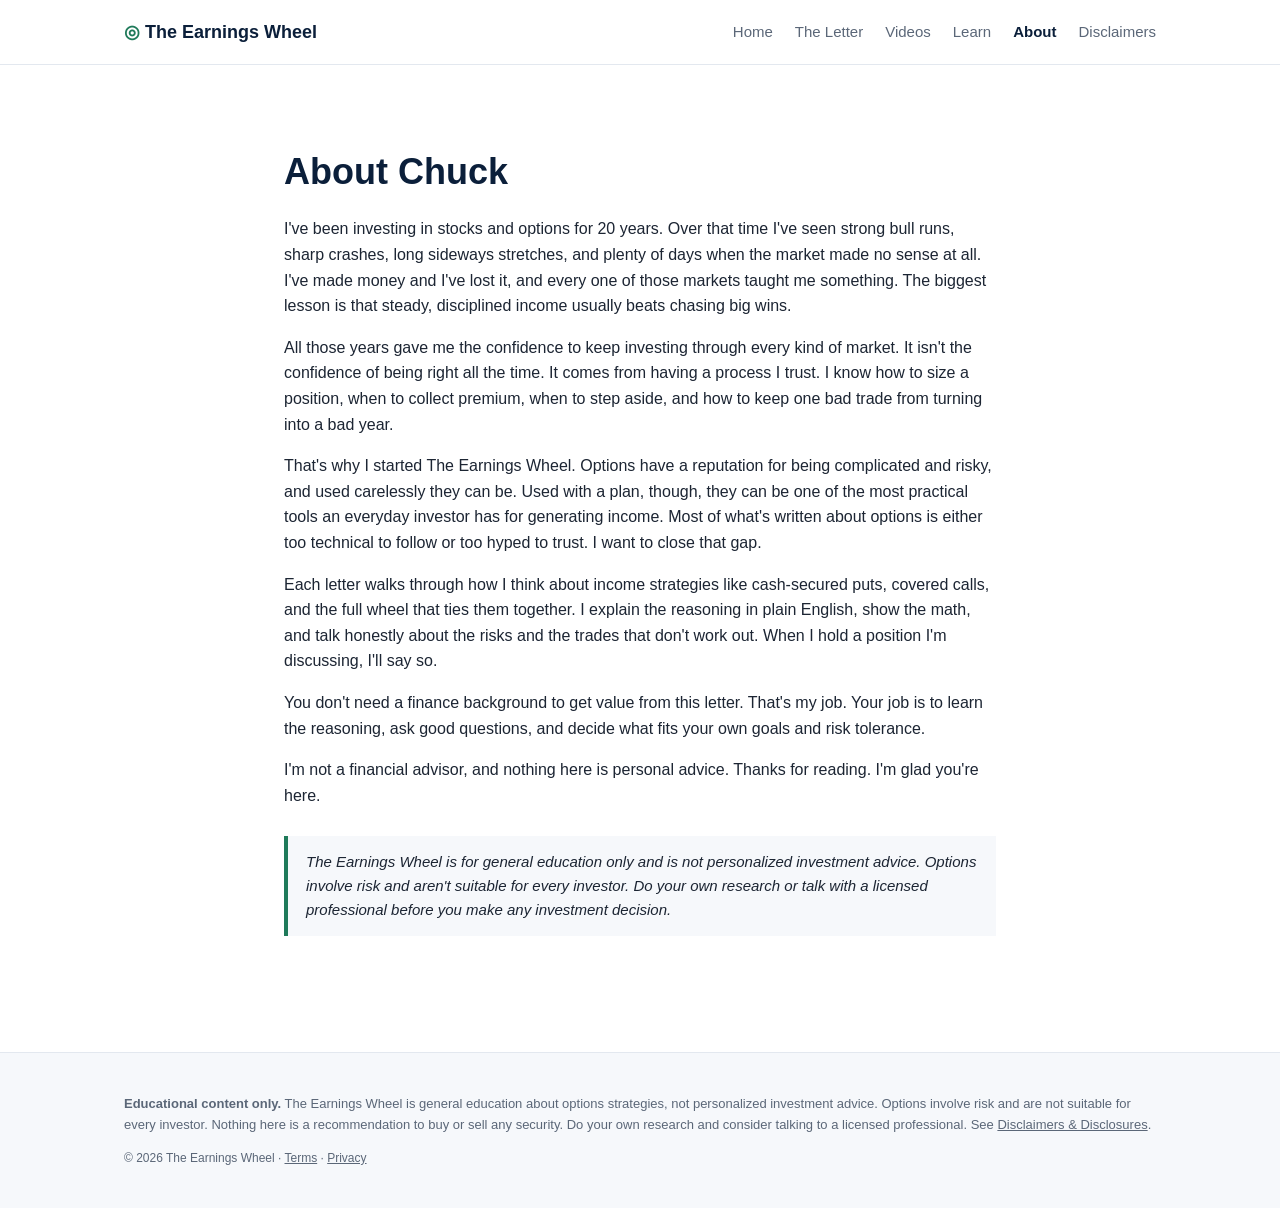
==== about.html @ c1933fb5 "Launch: remove draft banner, noindex, placeholders" ====
<!doctype html><html lang="en"><head><meta charset="utf-8"><meta name="viewport" content="width=device-width,initial-scale=1">
<title>About · The Earnings Wheel</title><link rel="stylesheet" href="styles.css"></head><body>

<header><div class="wrap hd"><a class="logo" href="index.html"><span class="mark">◎</span> The Earnings Wheel</a><nav><a href="index.html">Home</a><a href="letter.html">The Letter</a><a href="videos.html">Videos</a><a href="learn.html">Learn</a><a href="about.html" class="on">About</a><a href="disclaimers.html">Disclaimers</a></nav></div></header>
<main><section class="wrap page narrow"><h1>About Chuck</h1>
<p>I've been investing in stocks and options for 20 years. Over that time I've seen strong bull runs, sharp crashes, long sideways stretches, and plenty of days when the market made no sense at all. I've made money and I've lost it, and every one of those markets taught me something. The biggest lesson is that steady, disciplined income usually beats chasing big wins.</p>
<p>All those years gave me the confidence to keep investing through every kind of market. It isn't the confidence of being right all the time. It comes from having a process I trust. I know how to size a position, when to collect premium, when to step aside, and how to keep one bad trade from turning into a bad year.</p>
<p>That's why I started The Earnings Wheel. Options have a reputation for being complicated and risky, and used carelessly they can be. Used with a plan, though, they can be one of the most practical tools an everyday investor has for generating income. Most of what's written about options is either too technical to follow or too hyped to trust. I want to close that gap.</p>
<p>Each letter walks through how I think about income strategies like cash-secured puts, covered calls, and the full wheel that ties them together. I explain the reasoning in plain English, show the math, and talk honestly about the risks and the trades that don't work out. When I hold a position I'm discussing, I'll say so.</p>
<p>You don't need a finance background to get value from this letter. That's my job. Your job is to learn the reasoning, ask good questions, and decide what fits your own goals and risk tolerance.</p>
<p>I'm not a financial advisor, and nothing here is personal advice. Thanks for reading. I'm glad you're here.</p>
<div class="box"><em>The Earnings Wheel is for general education only and is not personalized investment advice. Options involve risk and aren't suitable for every investor. Do your own research or talk with a licensed professional before you make any investment decision.</em></div></section></main><footer><div class="wrap"><p class="disc"><strong>Educational content only.</strong> The Earnings Wheel is general education about options strategies, not personalized investment advice. Options involve risk and are not suitable for every investor. Nothing here is a recommendation to buy or sell any security. Do your own research and consider talking to a licensed professional. See <a href="disclaimers.html">Disclaimers &amp; Disclosures</a>.</p>
<p class="small">&copy; 2026 The Earnings Wheel &middot; <a href="disclaimers.html#terms">Terms</a> &middot; <a href="disclaimers.html#privacy">Privacy</a></p></div></footer></body></html>
---- styles.css ----
:root{--navy:#0b1f3a;--ink:#1c2533;--muted:#5b6778;--line:#e3e8ef;--bg:#f6f8fb;--accent:#1f7a5a}
*{box-sizing:border-box}body{margin:0;font-family:Inter,-apple-system,"Segoe UI",Helvetica,Arial,sans-serif;color:var(--ink);background:#fff;line-height:1.6}
.wrap{max-width:1080px;margin:0 auto;padding:0 24px}.narrow{max-width:760px}
.draftbar{background:#fff4d6;color:#7a5b00;text-align:center;font-size:13px;padding:6px;font-weight:600}
header{border-bottom:1px solid var(--line);background:#fff;position:sticky;top:0}
.hd{display:flex;justify-content:space-between;align-items:center;height:64px}
.logo{font-weight:700;color:var(--navy);text-decoration:none;font-size:18px}.mark{color:var(--accent)}
nav a{color:var(--muted);text-decoration:none;margin-left:22px;font-size:15px}nav a.on,nav a:hover{color:var(--navy);font-weight:600}
.hero{background:var(--navy);color:#fff;padding:88px 0}.hero h1{font-size:48px;margin:6px 0 12px}
.kicker{text-transform:uppercase;letter-spacing:.12em;font-size:12px;color:#9fb3cc;margin:0}
.lede{font-size:19px;color:inherit;opacity:.85;max-width:640px}
.btn{display:inline-block;background:var(--accent);color:#fff;padding:11px 20px;border-radius:6px;text-decoration:none;font-weight:600;margin-top:12px}
.btn.ghost{background:transparent;border:1px solid #9fb3cc}
.grid3{display:grid;grid-template-columns:repeat(auto-fit,minmax(260px,1fr));gap:20px;margin:40px auto}
.card{border:1px solid var(--line);border-radius:8px;padding:22px;background:#fff}.card h3{margin:0 0 6px;color:var(--navy)}
.thumb{background:var(--bg);height:140px;border-radius:6px;display:grid;place-items:center;color:var(--muted);margin-bottom:12px}
.page{padding:48px 24px}.page h1{color:var(--navy);font-size:36px;margin-bottom:4px}.page h2{color:var(--navy);margin-top:32px}
.signup{background:var(--bg);border:1px solid var(--line);border-radius:8px;padding:28px;margin:40px 0}
.signup h3{margin:0;color:var(--navy)}form{display:flex;gap:10px;margin-top:10px}
input{flex:1;padding:11px;border:1px solid var(--line);border-radius:6px;font-size:15px}
button{background:var(--navy);color:#fff;border:0;border-radius:6px;padding:0 20px;font-weight:600}
.box{border-left:4px solid var(--accent);background:var(--bg);padding:14px 18px;margin:28px 0;font-size:15px}
.list{list-style:none;padding:0}.list li{border-bottom:1px solid var(--line);padding:12px 0;display:flex;justify-content:space-between}
.ph{background:#ffe9a8;color:#6b5200;font-size:11px;font-weight:700;padding:1px 6px;border-radius:3px;margin-left:4px;letter-spacing:.05em}
footer{border-top:1px solid var(--line);background:var(--bg);padding:28px 0;margin-top:40px}
.disc{font-size:13px;color:var(--muted)}.small{font-size:12px;color:var(--muted)}footer a{color:var(--muted)}
.grid4{grid-template-columns:repeat(4,1fr)}@media(max-width:800px){.grid4{grid-template-columns:1fr 1fr}}
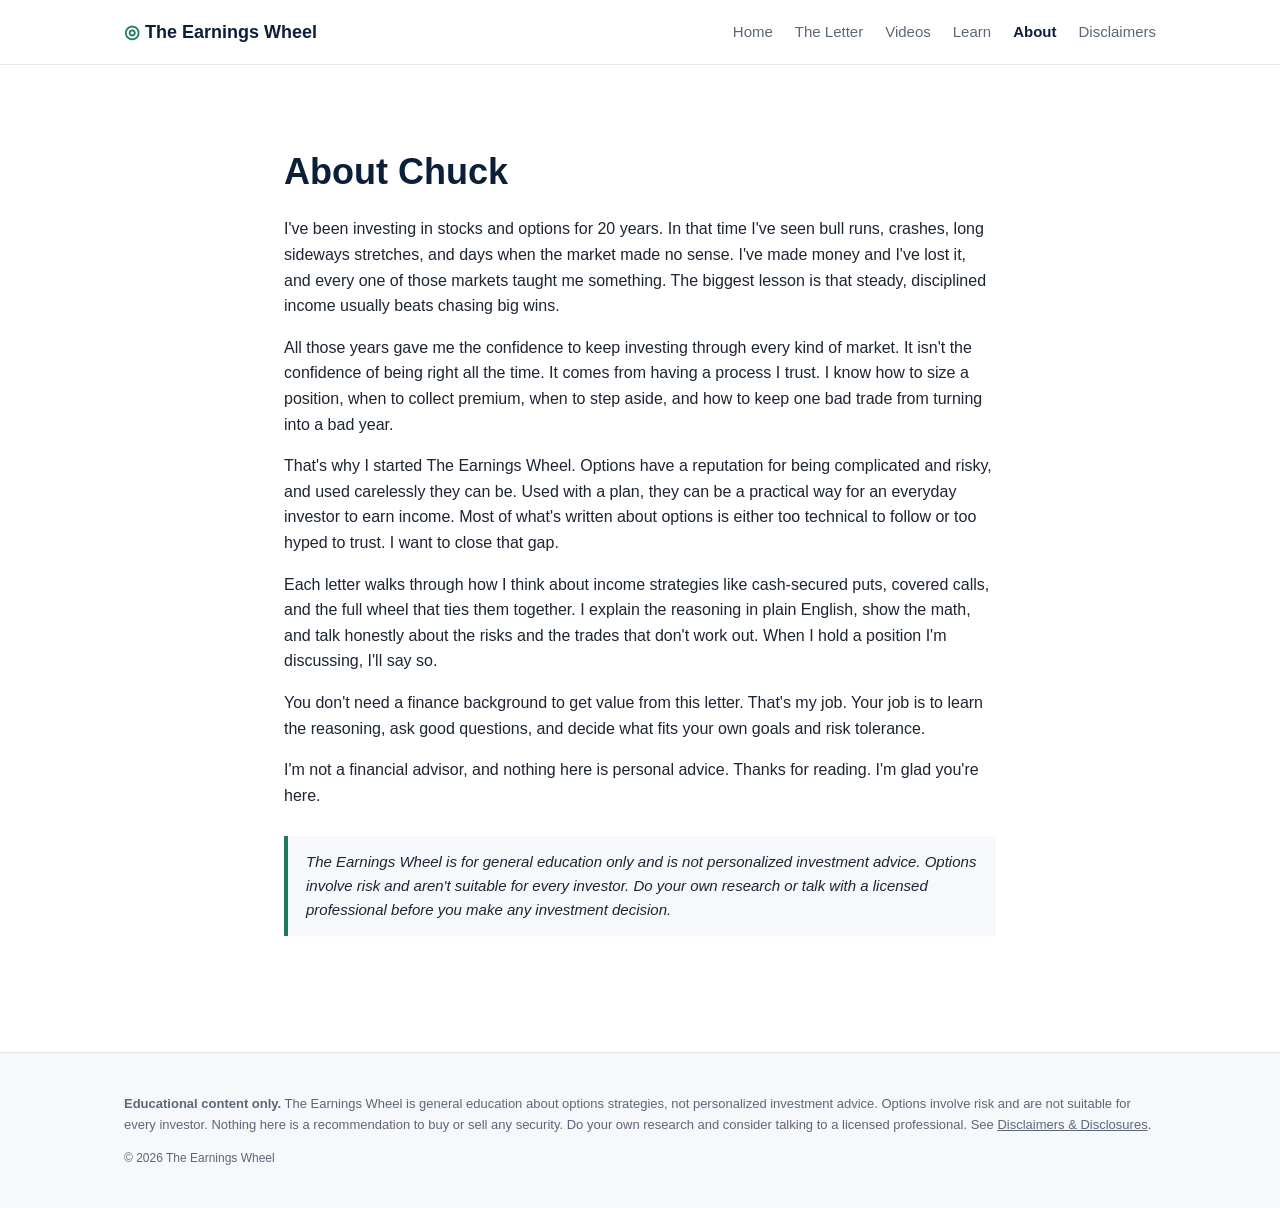
==== commit 0ecd3e44: "Quick cleanup: trim copy, replace dead subscribe form, hide empty coming-soon sections, drop dead Te" ====
--- a/about.html
+++ b/about.html
@@ -3,11 +3,11 @@
 
 <header><div class="wrap hd"><a class="logo" href="index.html"><span class="mark">◎</span> The Earnings Wheel</a><nav><a href="index.html">Home</a><a href="letter.html">The Letter</a><a href="videos.html">Videos</a><a href="learn.html">Learn</a><a href="about.html" class="on">About</a><a href="disclaimers.html">Disclaimers</a></nav></div></header>
 <main><section class="wrap page narrow"><h1>About Chuck</h1>
-<p>I've been investing in stocks and options for 20 years. Over that time I've seen strong bull runs, sharp crashes, long sideways stretches, and plenty of days when the market made no sense at all. I've made money and I've lost it, and every one of those markets taught me something. The biggest lesson is that steady, disciplined income usually beats chasing big wins.</p>
+<p>I've been investing in stocks and options for 20 years. In that time I've seen bull runs, crashes, long sideways stretches, and days when the market made no sense. I've made money and I've lost it, and every one of those markets taught me something. The biggest lesson is that steady, disciplined income usually beats chasing big wins.</p>
 <p>All those years gave me the confidence to keep investing through every kind of market. It isn't the confidence of being right all the time. It comes from having a process I trust. I know how to size a position, when to collect premium, when to step aside, and how to keep one bad trade from turning into a bad year.</p>
-<p>That's why I started The Earnings Wheel. Options have a reputation for being complicated and risky, and used carelessly they can be. Used with a plan, though, they can be one of the most practical tools an everyday investor has for generating income. Most of what's written about options is either too technical to follow or too hyped to trust. I want to close that gap.</p>
+<p>That's why I started The Earnings Wheel. Options have a reputation for being complicated and risky, and used carelessly they can be. Used with a plan, they can be a practical way for an everyday investor to earn income. Most of what's written about options is either too technical to follow or too hyped to trust. I want to close that gap.</p>
 <p>Each letter walks through how I think about income strategies like cash-secured puts, covered calls, and the full wheel that ties them together. I explain the reasoning in plain English, show the math, and talk honestly about the risks and the trades that don't work out. When I hold a position I'm discussing, I'll say so.</p>
 <p>You don't need a finance background to get value from this letter. That's my job. Your job is to learn the reasoning, ask good questions, and decide what fits your own goals and risk tolerance.</p>
 <p>I'm not a financial advisor, and nothing here is personal advice. Thanks for reading. I'm glad you're here.</p>
 <div class="box"><em>The Earnings Wheel is for general education only and is not personalized investment advice. Options involve risk and aren't suitable for every investor. Do your own research or talk with a licensed professional before you make any investment decision.</em></div></section></main><footer><div class="wrap"><p class="disc"><strong>Educational content only.</strong> The Earnings Wheel is general education about options strategies, not personalized investment advice. Options involve risk and are not suitable for every investor. Nothing here is a recommendation to buy or sell any security. Do your own research and consider talking to a licensed professional. See <a href="disclaimers.html">Disclaimers &amp; Disclosures</a>.</p>
-<p class="small">&copy; 2026 The Earnings Wheel &middot; <a href="disclaimers.html#terms">Terms</a> &middot; <a href="disclaimers.html#privacy">Privacy</a></p></div></footer></body></html>+<p class="small">&copy; 2026 The Earnings Wheel</p></div></footer></body></html>
--- a/styles.css
+++ b/styles.css
@@ -25,3 +25,5 @@
 footer{border-top:1px solid var(--line);background:var(--bg);padding:28px 0;margin-top:40px}
 .disc{font-size:13px;color:var(--muted)}.small{font-size:12px;color:var(--muted)}footer a{color:var(--muted)}
 .grid4{grid-template-columns:repeat(4,1fr)}@media(max-width:800px){.grid4{grid-template-columns:1fr 1fr}}
+
+.yt{position:relative;padding-top:56.25%;border-radius:6px;overflow:hidden;margin-bottom:12px;background:#000}.yt iframe{position:absolute;inset:0;width:100%;height:100%;border:0}
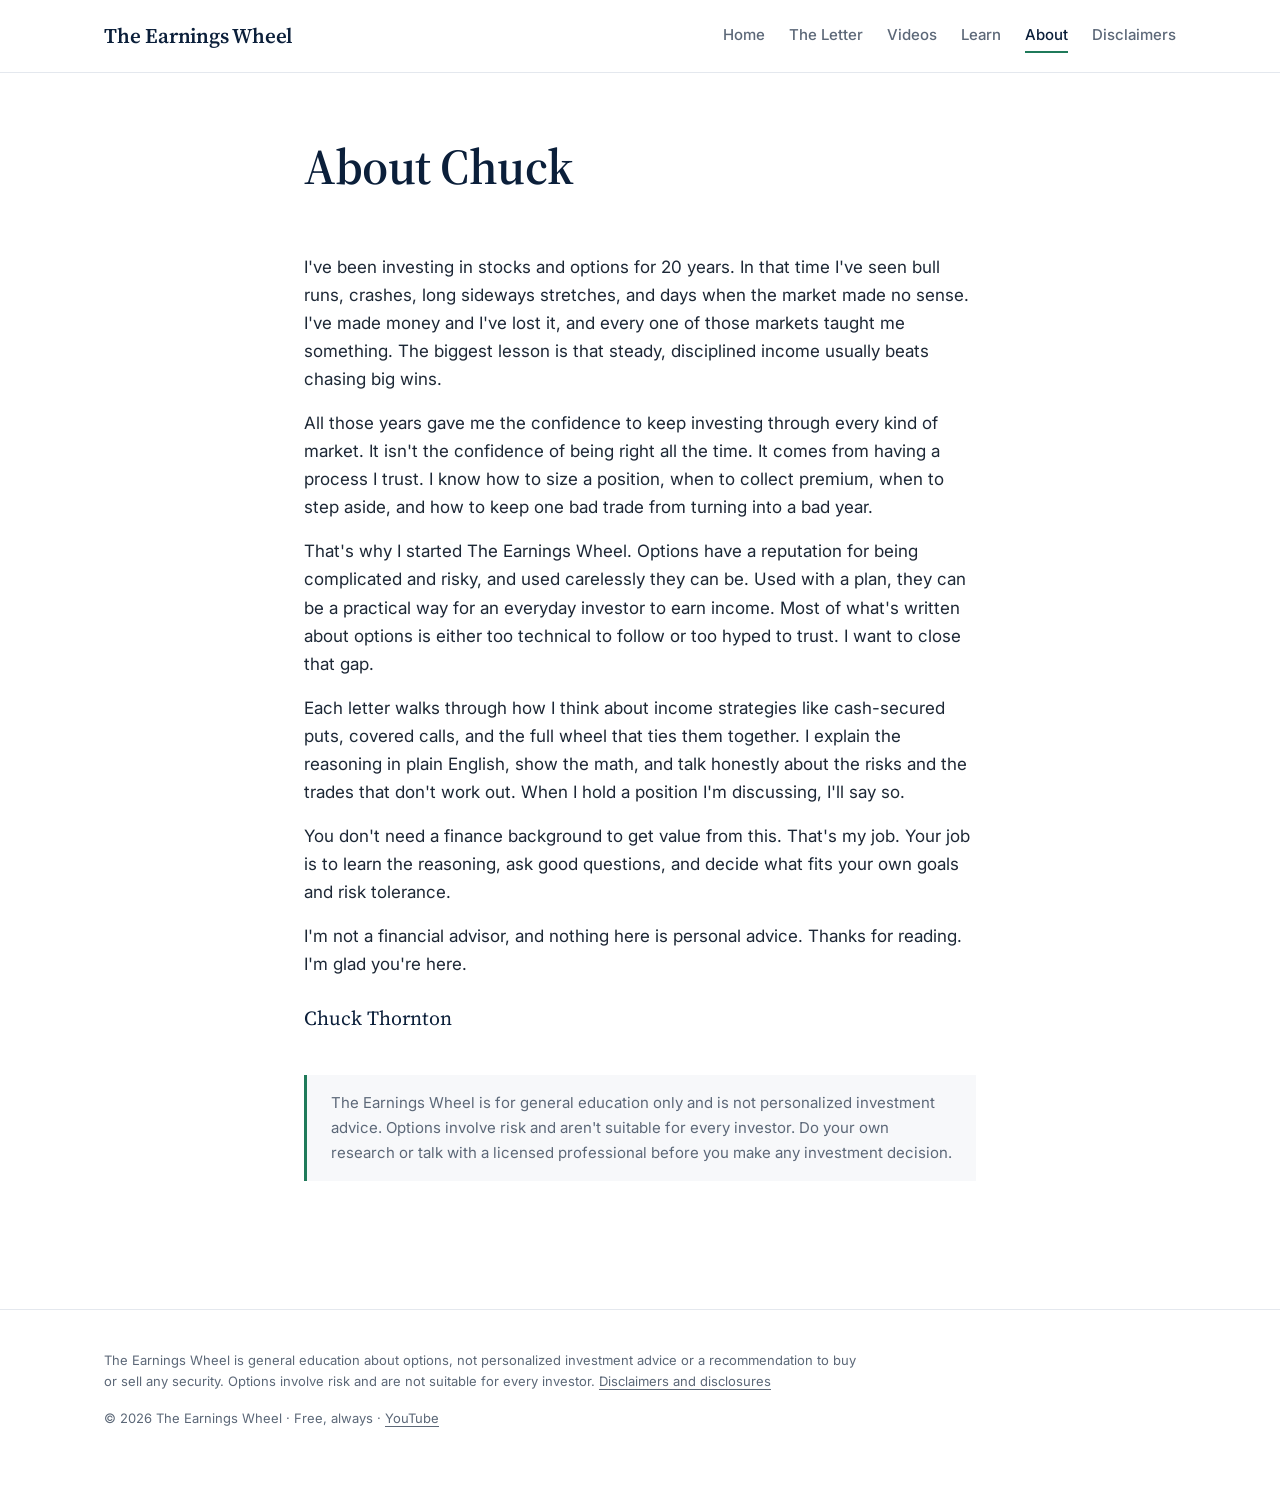
==== commit cd803487: "Professional polish: new typography and layout, trailer on home, tighter copy, mobile nav, per-page " ====
--- a/about.html
+++ b/about.html
@@ -1,13 +1,48 @@
-<!doctype html><html lang="en"><head><meta charset="utf-8"><meta name="viewport" content="width=device-width,initial-scale=1">
-<title>About · The Earnings Wheel</title><link rel="stylesheet" href="styles.css"></head><body>
+<!doctype html>
+<html lang="en">
+<head>
+<meta charset="utf-8">
+<meta name="viewport" content="width=device-width, initial-scale=1">
+<title>The Earnings Wheel | About Chuck</title>
+<meta name="description" content="About Chuck Thornton, who has invested in stocks and options for 20 years and writes The Earnings Wheel.">
+<link rel="icon" href="data:image/svg+xml,%3Csvg xmlns='http://www.w3.org/2000/svg' viewBox='0 0 64 64'%3E%3Crect width='64' height='64' rx='12' fill='%230b1f3a'/%3E%3Ccircle cx='32' cy='32' r='15' fill='none' stroke='%23ffffff' stroke-width='5'/%3E%3Ccircle cx='32' cy='32' r='4' fill='%231f7a5a'/%3E%3C/svg%3E">
+<link rel="preconnect" href="https://fonts.googleapis.com">
+<link rel="preconnect" href="https://fonts.gstatic.com" crossorigin>
+<link rel="stylesheet" href="https://fonts.googleapis.com/css2?family=Inter:wght@400;500;600&amp;family=Source+Serif+4:opsz,wght@8..60,500;8..60,600&amp;display=swap">
+<link rel="stylesheet" href="styles.css">
+</head>
+<body>
+<header class="site-header">
+  <div class="container header-inner">
+    <a class="wordmark" href="index.html">The Earnings Wheel</a>
+    <nav class="site-nav" aria-label="Main"><a href="index.html">Home</a><a href="letter.html">The Letter</a><a href="videos.html">Videos</a><a href="learn.html">Learn</a><a href="about.html" aria-current="page">About</a><a href="disclaimers.html">Disclaimers</a></nav>
+  </div>
+</header>
+<main>
+<section class="page-head">
+  <div class="container prose">
+    <h1>About Chuck</h1>
+  </div>
+</section>
+<section class="section">
+  <div class="container prose">
+    <p>I've been investing in stocks and options for 20 years. In that time I've seen bull runs, crashes, long sideways stretches, and days when the market made no sense. I've made money and I've lost it, and every one of those markets taught me something. The biggest lesson is that steady, disciplined income usually beats chasing big wins.</p>
+    <p>All those years gave me the confidence to keep investing through every kind of market. It isn't the confidence of being right all the time. It comes from having a process I trust. I know how to size a position, when to collect premium, when to step aside, and how to keep one bad trade from turning into a bad year.</p>
+    <p>That's why I started The Earnings Wheel. Options have a reputation for being complicated and risky, and used carelessly they can be. Used with a plan, they can be a practical way for an everyday investor to earn income. Most of what's written about options is either too technical to follow or too hyped to trust. I want to close that gap.</p>
+    <p>Each letter walks through how I think about income strategies like cash-secured puts, covered calls, and the full wheel that ties them together. I explain the reasoning in plain English, show the math, and talk honestly about the risks and the trades that don't work out. When I hold a position I'm discussing, I'll say so.</p>
+    <p>You don't need a finance background to get value from this. That's my job. Your job is to learn the reasoning, ask good questions, and decide what fits your own goals and risk tolerance.</p>
+    <p>I'm not a financial advisor, and nothing here is personal advice. Thanks for reading. I'm glad you're here.</p>
+    <p class="signature">Chuck Thornton</p>
+    <aside class="callout">The Earnings Wheel is for general education only and is not personalized investment advice. Options involve risk and aren't suitable for every investor. Do your own research or talk with a licensed professional before you make any investment decision.</aside>
+  </div>
+</section>
 
-<header><div class="wrap hd"><a class="logo" href="index.html"><span class="mark">◎</span> The Earnings Wheel</a><nav><a href="index.html">Home</a><a href="letter.html">The Letter</a><a href="videos.html">Videos</a><a href="learn.html">Learn</a><a href="about.html" class="on">About</a><a href="disclaimers.html">Disclaimers</a></nav></div></header>
-<main><section class="wrap page narrow"><h1>About Chuck</h1>
-<p>I've been investing in stocks and options for 20 years. In that time I've seen bull runs, crashes, long sideways stretches, and days when the market made no sense. I've made money and I've lost it, and every one of those markets taught me something. The biggest lesson is that steady, disciplined income usually beats chasing big wins.</p>
-<p>All those years gave me the confidence to keep investing through every kind of market. It isn't the confidence of being right all the time. It comes from having a process I trust. I know how to size a position, when to collect premium, when to step aside, and how to keep one bad trade from turning into a bad year.</p>
-<p>That's why I started The Earnings Wheel. Options have a reputation for being complicated and risky, and used carelessly they can be. Used with a plan, they can be a practical way for an everyday investor to earn income. Most of what's written about options is either too technical to follow or too hyped to trust. I want to close that gap.</p>
-<p>Each letter walks through how I think about income strategies like cash-secured puts, covered calls, and the full wheel that ties them together. I explain the reasoning in plain English, show the math, and talk honestly about the risks and the trades that don't work out. When I hold a position I'm discussing, I'll say so.</p>
-<p>You don't need a finance background to get value from this letter. That's my job. Your job is to learn the reasoning, ask good questions, and decide what fits your own goals and risk tolerance.</p>
-<p>I'm not a financial advisor, and nothing here is personal advice. Thanks for reading. I'm glad you're here.</p>
-<div class="box"><em>The Earnings Wheel is for general education only and is not personalized investment advice. Options involve risk and aren't suitable for every investor. Do your own research or talk with a licensed professional before you make any investment decision.</em></div></section></main><footer><div class="wrap"><p class="disc"><strong>Educational content only.</strong> The Earnings Wheel is general education about options strategies, not personalized investment advice. Options involve risk and are not suitable for every investor. Nothing here is a recommendation to buy or sell any security. Do your own research and consider talking to a licensed professional. See <a href="disclaimers.html">Disclaimers &amp; Disclosures</a>.</p>
-<p class="small">&copy; 2026 The Earnings Wheel</p></div></footer></body></html>+</main>
+<footer class="site-footer">
+  <div class="container">
+    <p class="footer-note">The Earnings Wheel is general education about options, not personalized investment advice or a recommendation to buy or sell any security. Options involve risk and are not suitable for every investor. <a href="disclaimers.html">Disclaimers and disclosures</a></p>
+    <p class="footer-meta">&copy; 2026 The Earnings Wheel &middot; Free, always &middot; <a href="https://www.youtube.com/@EarningsWheel" target="_blank" rel="noopener">YouTube</a></p>
+  </div>
+</footer>
+</body>
+</html>
--- a/styles.css
+++ b/styles.css
@@ -1,29 +1,92 @@
-:root{--navy:#0b1f3a;--ink:#1c2533;--muted:#5b6778;--line:#e3e8ef;--bg:#f6f8fb;--accent:#1f7a5a}
-*{box-sizing:border-box}body{margin:0;font-family:Inter,-apple-system,"Segoe UI",Helvetica,Arial,sans-serif;color:var(--ink);background:#fff;line-height:1.6}
-.wrap{max-width:1080px;margin:0 auto;padding:0 24px}.narrow{max-width:760px}
-.draftbar{background:#fff4d6;color:#7a5b00;text-align:center;font-size:13px;padding:6px;font-weight:600}
-header{border-bottom:1px solid var(--line);background:#fff;position:sticky;top:0}
-.hd{display:flex;justify-content:space-between;align-items:center;height:64px}
-.logo{font-weight:700;color:var(--navy);text-decoration:none;font-size:18px}.mark{color:var(--accent)}
-nav a{color:var(--muted);text-decoration:none;margin-left:22px;font-size:15px}nav a.on,nav a:hover{color:var(--navy);font-weight:600}
-.hero{background:var(--navy);color:#fff;padding:88px 0}.hero h1{font-size:48px;margin:6px 0 12px}
-.kicker{text-transform:uppercase;letter-spacing:.12em;font-size:12px;color:#9fb3cc;margin:0}
-.lede{font-size:19px;color:inherit;opacity:.85;max-width:640px}
-.btn{display:inline-block;background:var(--accent);color:#fff;padding:11px 20px;border-radius:6px;text-decoration:none;font-weight:600;margin-top:12px}
-.btn.ghost{background:transparent;border:1px solid #9fb3cc}
-.grid3{display:grid;grid-template-columns:repeat(auto-fit,minmax(260px,1fr));gap:20px;margin:40px auto}
-.card{border:1px solid var(--line);border-radius:8px;padding:22px;background:#fff}.card h3{margin:0 0 6px;color:var(--navy)}
-.thumb{background:var(--bg);height:140px;border-radius:6px;display:grid;place-items:center;color:var(--muted);margin-bottom:12px}
-.page{padding:48px 24px}.page h1{color:var(--navy);font-size:36px;margin-bottom:4px}.page h2{color:var(--navy);margin-top:32px}
-.signup{background:var(--bg);border:1px solid var(--line);border-radius:8px;padding:28px;margin:40px 0}
-.signup h3{margin:0;color:var(--navy)}form{display:flex;gap:10px;margin-top:10px}
-input{flex:1;padding:11px;border:1px solid var(--line);border-radius:6px;font-size:15px}
-button{background:var(--navy);color:#fff;border:0;border-radius:6px;padding:0 20px;font-weight:600}
-.box{border-left:4px solid var(--accent);background:var(--bg);padding:14px 18px;margin:28px 0;font-size:15px}
-.list{list-style:none;padding:0}.list li{border-bottom:1px solid var(--line);padding:12px 0;display:flex;justify-content:space-between}
-.ph{background:#ffe9a8;color:#6b5200;font-size:11px;font-weight:700;padding:1px 6px;border-radius:3px;margin-left:4px;letter-spacing:.05em}
-footer{border-top:1px solid var(--line);background:var(--bg);padding:28px 0;margin-top:40px}
-.disc{font-size:13px;color:var(--muted)}.small{font-size:12px;color:var(--muted)}footer a{color:var(--muted)}
-.grid4{grid-template-columns:repeat(4,1fr)}@media(max-width:800px){.grid4{grid-template-columns:1fr 1fr}}
+:root{
+  --navy:#0b1f3a; --ink:#1d2836; --muted:#5c6878; --line:#e4e8ee; --tint:#f7f8fa; --accent:#1f7a5a;
+  --serif:"Source Serif 4",Georgia,"Times New Roman",serif;
+  --sans:Inter,-apple-system,"Segoe UI",Helvetica,Arial,sans-serif;
+  --s1:8px; --s2:16px; --s3:24px; --s4:40px; --s5:64px; --s6:96px;
+}
+*,*::before,*::after{box-sizing:border-box}
+html{-webkit-text-size-adjust:100%}
+body{margin:0;font-family:var(--sans);font-size:17px;line-height:1.65;color:var(--ink);background:#fff;-webkit-font-smoothing:antialiased}
+img,iframe{max-width:100%}
+a{color:var(--accent);text-decoration-thickness:1px;text-underline-offset:3px}
+a:hover{color:var(--navy)}
+h1,h2,h3{font-family:var(--serif);color:var(--navy);font-weight:600;line-height:1.2;letter-spacing:-.01em;margin:0 0 var(--s2)}
+h1{font-size:clamp(34px,5vw,50px)}
+h2{font-size:clamp(24px,3vw,30px)}
+p{margin:0 0 var(--s2)}
+.container{max-width:1120px;margin:0 auto;padding:0 var(--s3)}
+.prose{max-width:720px}
 
-.yt{position:relative;padding-top:56.25%;border-radius:6px;overflow:hidden;margin-bottom:12px;background:#000}.yt iframe{position:absolute;inset:0;width:100%;height:100%;border:0}
+/* header */
+.site-header{border-bottom:1px solid var(--line);background:#fff}
+.header-inner{display:flex;align-items:center;justify-content:space-between;gap:var(--s3);min-height:72px;flex-wrap:wrap}
+.wordmark{font-family:var(--serif);font-weight:600;font-size:21px;color:var(--navy);text-decoration:none;letter-spacing:-.01em}
+.site-nav{display:flex;flex-wrap:wrap;gap:var(--s1) var(--s3)}
+.site-nav a{color:var(--muted);text-decoration:none;font-size:15px;font-weight:500;padding:4px 0;border-bottom:2px solid transparent}
+.site-nav a:hover{color:var(--navy)}
+.site-nav a[aria-current=page]{color:var(--navy);border-bottom-color:var(--accent)}
+
+/* type helpers */
+.eyebrow{font-size:13px;font-weight:600;letter-spacing:.08em;text-transform:uppercase;color:var(--accent);margin-bottom:var(--s1)}
+.lede{font-size:clamp(18px,2vw,20px);color:var(--muted);line-height:1.55}
+.note{color:var(--muted)}
+.fine{font-size:14px;color:var(--muted);margin-top:var(--s4)}
+.meta{font-size:14px;color:var(--muted);margin:0}
+figure{margin:0}
+figcaption{font-size:14px;color:var(--muted);margin-top:var(--s1)}
+
+/* buttons */
+.actions{display:flex;flex-wrap:wrap;align-items:center;gap:var(--s2) var(--s3);margin-top:var(--s3)}
+.button{display:inline-block;background:var(--navy);color:#fff;text-decoration:none;font-weight:600;font-size:15px;padding:12px 22px;border-radius:4px}
+.button:hover{background:#163257;color:#fff}
+.text-link{font-weight:600;font-size:15px}
+
+/* sections */
+.hero{padding:var(--s6) 0 var(--s5)}
+.hero-grid{display:grid;grid-template-columns:1fr 1.1fr;gap:var(--s5);align-items:center}
+.hero-text .lede{max-width:34em}
+.section{padding:var(--s5) 0}
+.section-rule .container{border-top:1px solid var(--line);padding-top:var(--s5)}
+.section-rule{padding-top:0}
+.split{display:grid;grid-template-columns:1fr 1.4fr;gap:var(--s5);align-items:center;background:var(--tint);padding:var(--s4);border-radius:6px}
+.page-head{padding:var(--s5) 0 0}
+.page-head .lede{margin-bottom:0}
+.page-head + .section{padding-top:var(--s4)}
+.prose h2{margin-top:var(--s4)}
+.prose h2:first-child{margin-top:0}
+
+/* video */
+.video{position:relative;aspect-ratio:16/9;background:#0b1f3a;border-radius:4px;overflow:hidden}
+.video iframe{position:absolute;inset:0;width:100%;height:100%;border:0}
+.video-list{display:grid;grid-template-columns:1fr 1fr;gap:var(--s4)}
+.video-list h2{font-size:22px;margin:var(--s2) 0 4px}
+
+/* letter list */
+.defs{margin:0;border-top:1px solid var(--line)}
+.defs dt{font-weight:600;color:var(--navy);padding-top:var(--s2)}
+.defs dd{margin:2px 0 0;padding-bottom:var(--s2);border-bottom:1px solid var(--line);color:var(--ink)}
+
+/* about */
+.signature{font-family:var(--serif);font-size:20px;color:var(--navy);margin-top:var(--s3)}
+.callout{margin-top:var(--s4);padding:var(--s2) var(--s3);border-left:3px solid var(--accent);background:var(--tint);font-size:15px;color:var(--muted)}
+
+/* footer */
+.site-footer{border-top:1px solid var(--line);margin-top:var(--s5);padding:var(--s4) 0 var(--s5)}
+.footer-note{font-size:13px;line-height:1.6;color:var(--muted);max-width:760px}
+.footer-note a,.footer-meta a{color:var(--muted)}
+.footer-meta{font-size:13px;color:var(--muted);margin:0}
+
+@media (max-width:860px){
+  .hero{padding:var(--s5) 0 var(--s4)}
+  .hero-grid,.split,.video-list{grid-template-columns:1fr;gap:var(--s4)}
+  .split{padding:var(--s3)}
+}
+@media (max-width:520px){
+  body{font-size:16px}
+  .container{padding:0 20px}
+  .header-inner{padding-top:14px;padding-bottom:10px;gap:var(--s1)}
+  .site-nav{gap:4px 16px}
+  .site-nav a{font-size:14px}
+  .section{padding:var(--s4) 0}
+  .section-rule .container{padding-top:var(--s4)}
+}
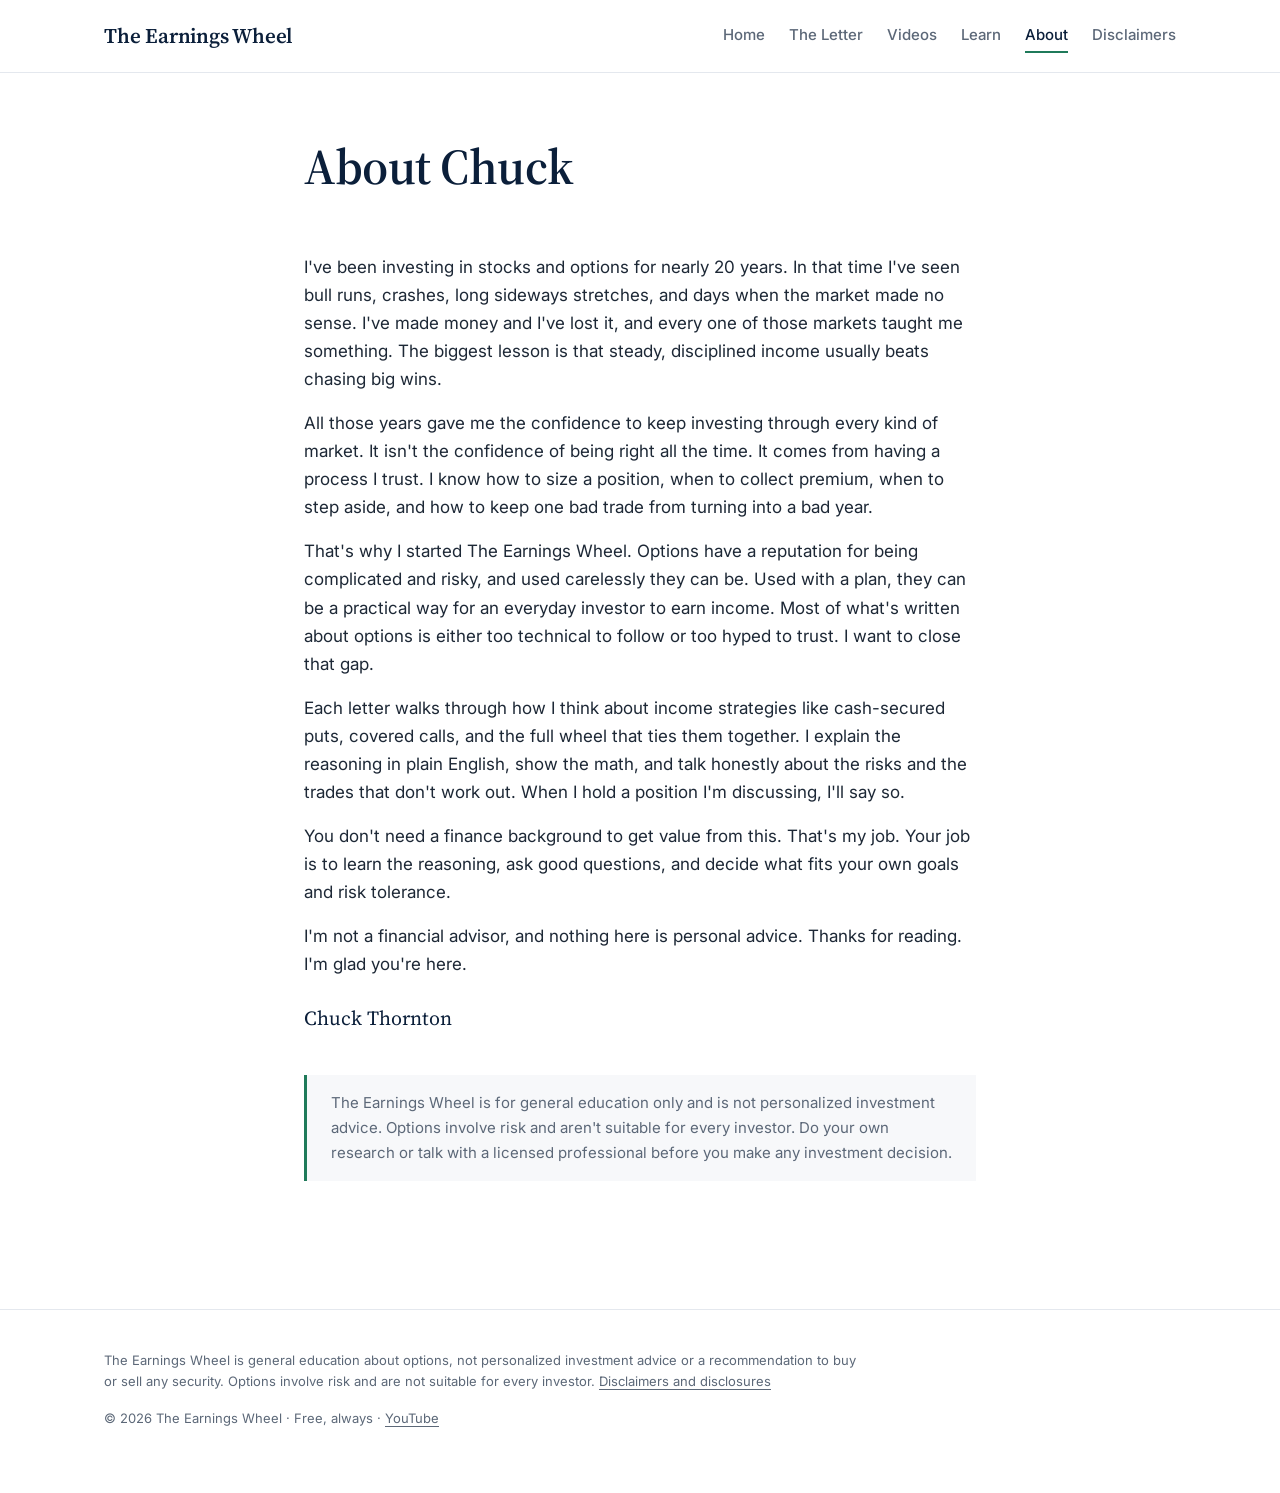
==== commit ba7687e3: "About: say nearly 20 years of investing" ====
--- a/about.html
+++ b/about.html
@@ -4,7 +4,7 @@
 <meta charset="utf-8">
 <meta name="viewport" content="width=device-width, initial-scale=1">
 <title>The Earnings Wheel | About Chuck</title>
-<meta name="description" content="About Chuck Thornton, who has invested in stocks and options for 20 years and writes The Earnings Wheel.">
+<meta name="description" content="About Chuck Thornton, who has invested in stocks and options for nearly 20 years and writes The Earnings Wheel.">
 <link rel="icon" href="data:image/svg+xml,%3Csvg xmlns='http://www.w3.org/2000/svg' viewBox='0 0 64 64'%3E%3Crect width='64' height='64' rx='12' fill='%230b1f3a'/%3E%3Ccircle cx='32' cy='32' r='15' fill='none' stroke='%23ffffff' stroke-width='5'/%3E%3Ccircle cx='32' cy='32' r='4' fill='%231f7a5a'/%3E%3C/svg%3E">
 <link rel="preconnect" href="https://fonts.googleapis.com">
 <link rel="preconnect" href="https://fonts.gstatic.com" crossorigin>
@@ -26,7 +26,7 @@
 </section>
 <section class="section">
   <div class="container prose">
-    <p>I've been investing in stocks and options for 20 years. In that time I've seen bull runs, crashes, long sideways stretches, and days when the market made no sense. I've made money and I've lost it, and every one of those markets taught me something. The biggest lesson is that steady, disciplined income usually beats chasing big wins.</p>
+    <p>I've been investing in stocks and options for nearly 20 years. In that time I've seen bull runs, crashes, long sideways stretches, and days when the market made no sense. I've made money and I've lost it, and every one of those markets taught me something. The biggest lesson is that steady, disciplined income usually beats chasing big wins.</p>
     <p>All those years gave me the confidence to keep investing through every kind of market. It isn't the confidence of being right all the time. It comes from having a process I trust. I know how to size a position, when to collect premium, when to step aside, and how to keep one bad trade from turning into a bad year.</p>
     <p>That's why I started The Earnings Wheel. Options have a reputation for being complicated and risky, and used carelessly they can be. Used with a plan, they can be a practical way for an everyday investor to earn income. Most of what's written about options is either too technical to follow or too hyped to trust. I want to close that gap.</p>
     <p>Each letter walks through how I think about income strategies like cash-secured puts, covered calls, and the full wheel that ties them together. I explain the reasoning in plain English, show the math, and talk honestly about the risks and the trades that don't work out. When I hold a position I'm discussing, I'll say so.</p>
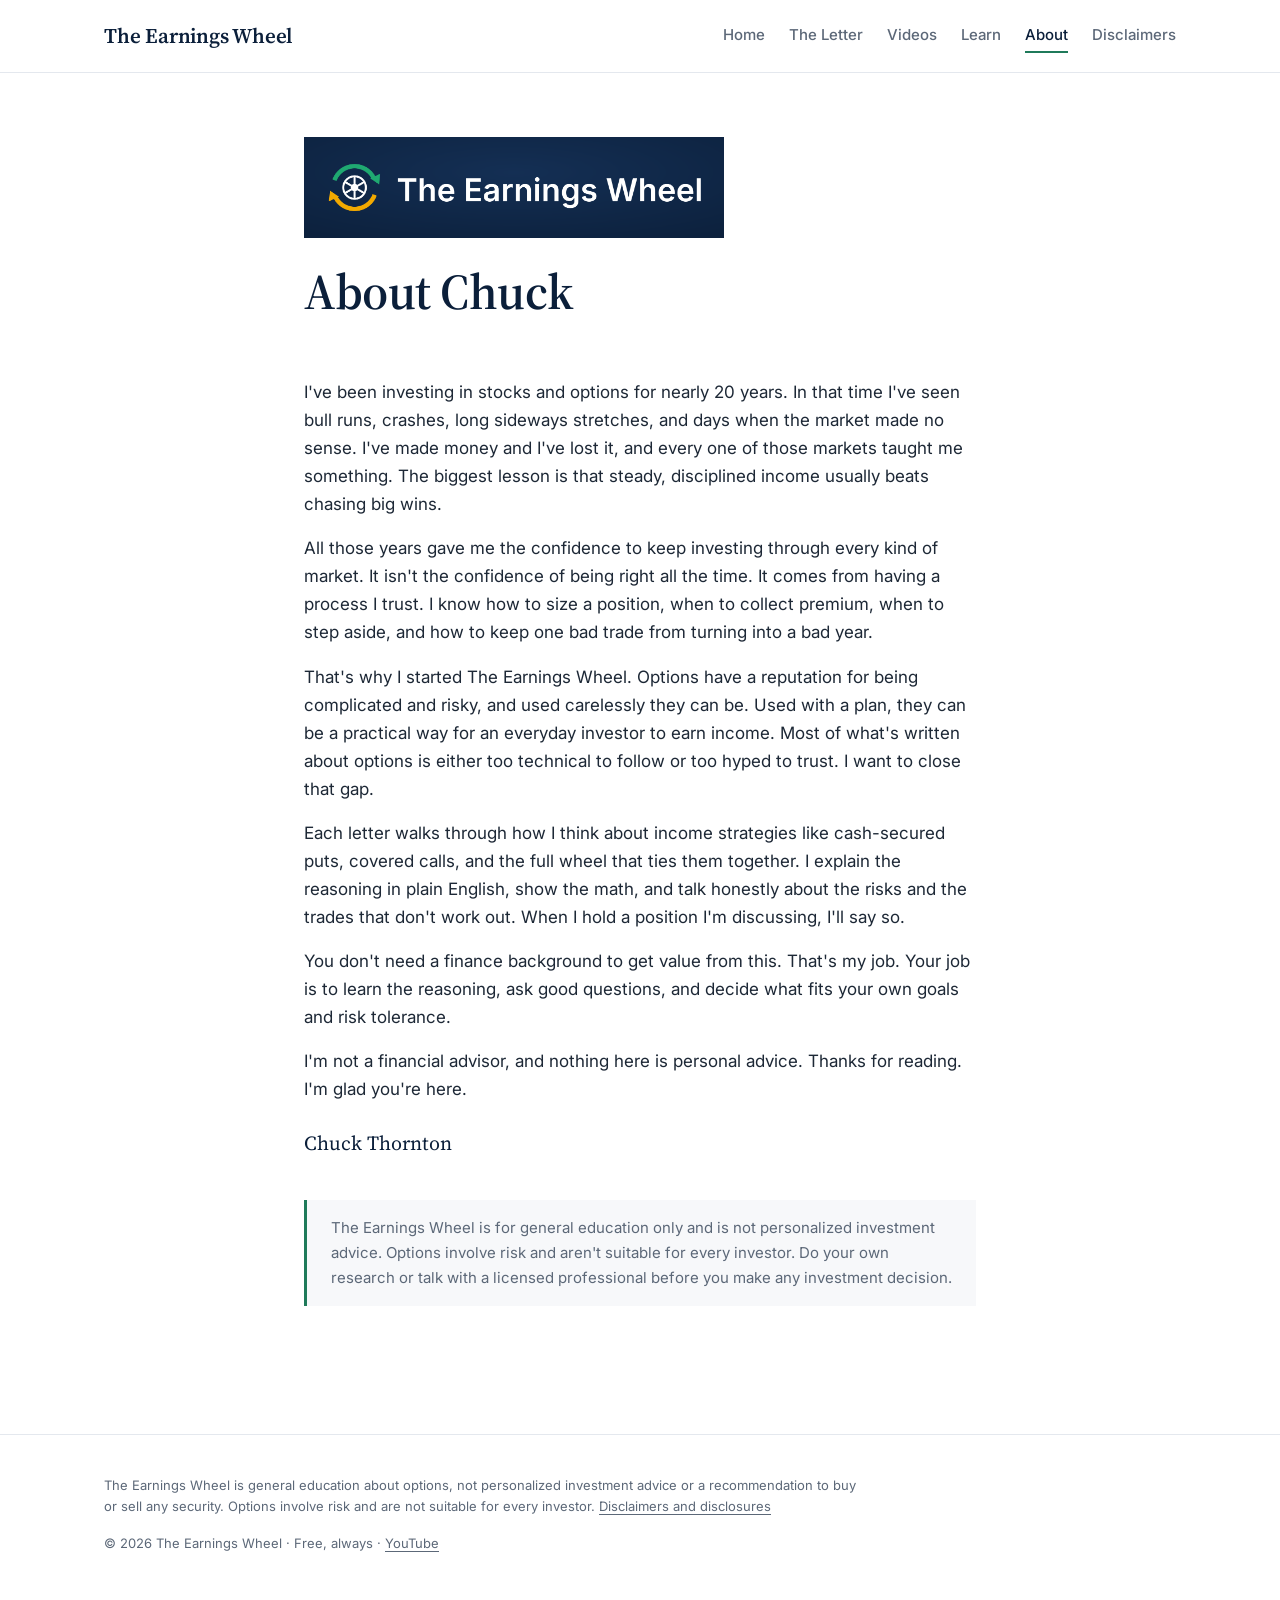
==== commit 79cdc22f: "Add the compact masthead to About, Learn, and Disclaimers" ====
--- a/about.html
+++ b/about.html
@@ -21,6 +21,7 @@
 <main>
 <section class="page-head">
   <div class="container prose">
+    <img class="page-masthead" src="images/earningswheel_lockup_horizontal_3000_background.png" width="3000" height="722" alt="The Earnings Wheel horizontal navy masthead with wheel icon">
     <h1>About Chuck</h1>
   </div>
 </section>
--- a/styles.css
+++ b/styles.css
@@ -7,7 +7,8 @@
 *,*::before,*::after{box-sizing:border-box}
 html{-webkit-text-size-adjust:100%}
 body{margin:0;font-family:var(--sans);font-size:17px;line-height:1.65;color:var(--ink);background:#fff;-webkit-font-smoothing:antialiased}
-img,iframe{max-width:100%}
+img{max-width:100%;height:auto}
+iframe{max-width:100%}
 a{color:var(--accent);text-decoration-thickness:1px;text-underline-offset:3px}
 a:hover{color:var(--navy)}
 h1,h2,h3{font-family:var(--serif);color:var(--navy);font-weight:600;line-height:1.2;letter-spacing:-.01em;margin:0 0 var(--s2)}
@@ -90,3 +91,23 @@
   .section{padding:var(--s4) 0}
   .section-rule .container{padding-top:var(--s4)}
 }
+
+/* weekly letter issue */
+.page-masthead,.letter-masthead{display:block;width:420px;max-width:100%;height:auto;background:var(--navy);margin:0 0 var(--s3)}
+.letter-byline{color:var(--muted);font-size:15px;margin:0 0 var(--s3)}
+.letter-head .letter-byline{margin-bottom:0}
+.letter-toc{margin:0 0 var(--s4)}
+.letter-toc ul{margin:0;padding-left:1.25rem}
+.letter-issue .caption{font-size:15px;color:var(--muted);margin:0 0 var(--s2)}
+.table-wrap{overflow-x:auto;-webkit-overflow-scrolling:touch;margin:0 0 var(--s3);max-width:100%}
+.letter-table{width:100%;border-collapse:collapse;font-size:15px;margin:0;min-width:28rem}
+.letter-table th,.letter-table td{border:1px solid var(--line);padding:8px 10px;text-align:left;vertical-align:top}
+.letter-table th{background:var(--tint);font-weight:600;color:var(--navy)}
+.letter-table .num{text-align:right;white-space:nowrap;font-variant-numeric:tabular-nums}
+.letter-issue hr{border:0;border-top:1px solid var(--line);margin:var(--s4) 0}
+.letter-issue .callout{margin:var(--s3) 0}
+.letter-issue .callout p:last-child{margin-bottom:0}
+@media (max-width:520px){
+  .letter-table{font-size:14px;min-width:24rem}
+  .letter-table th,.letter-table td{padding:6px 8px}
+}
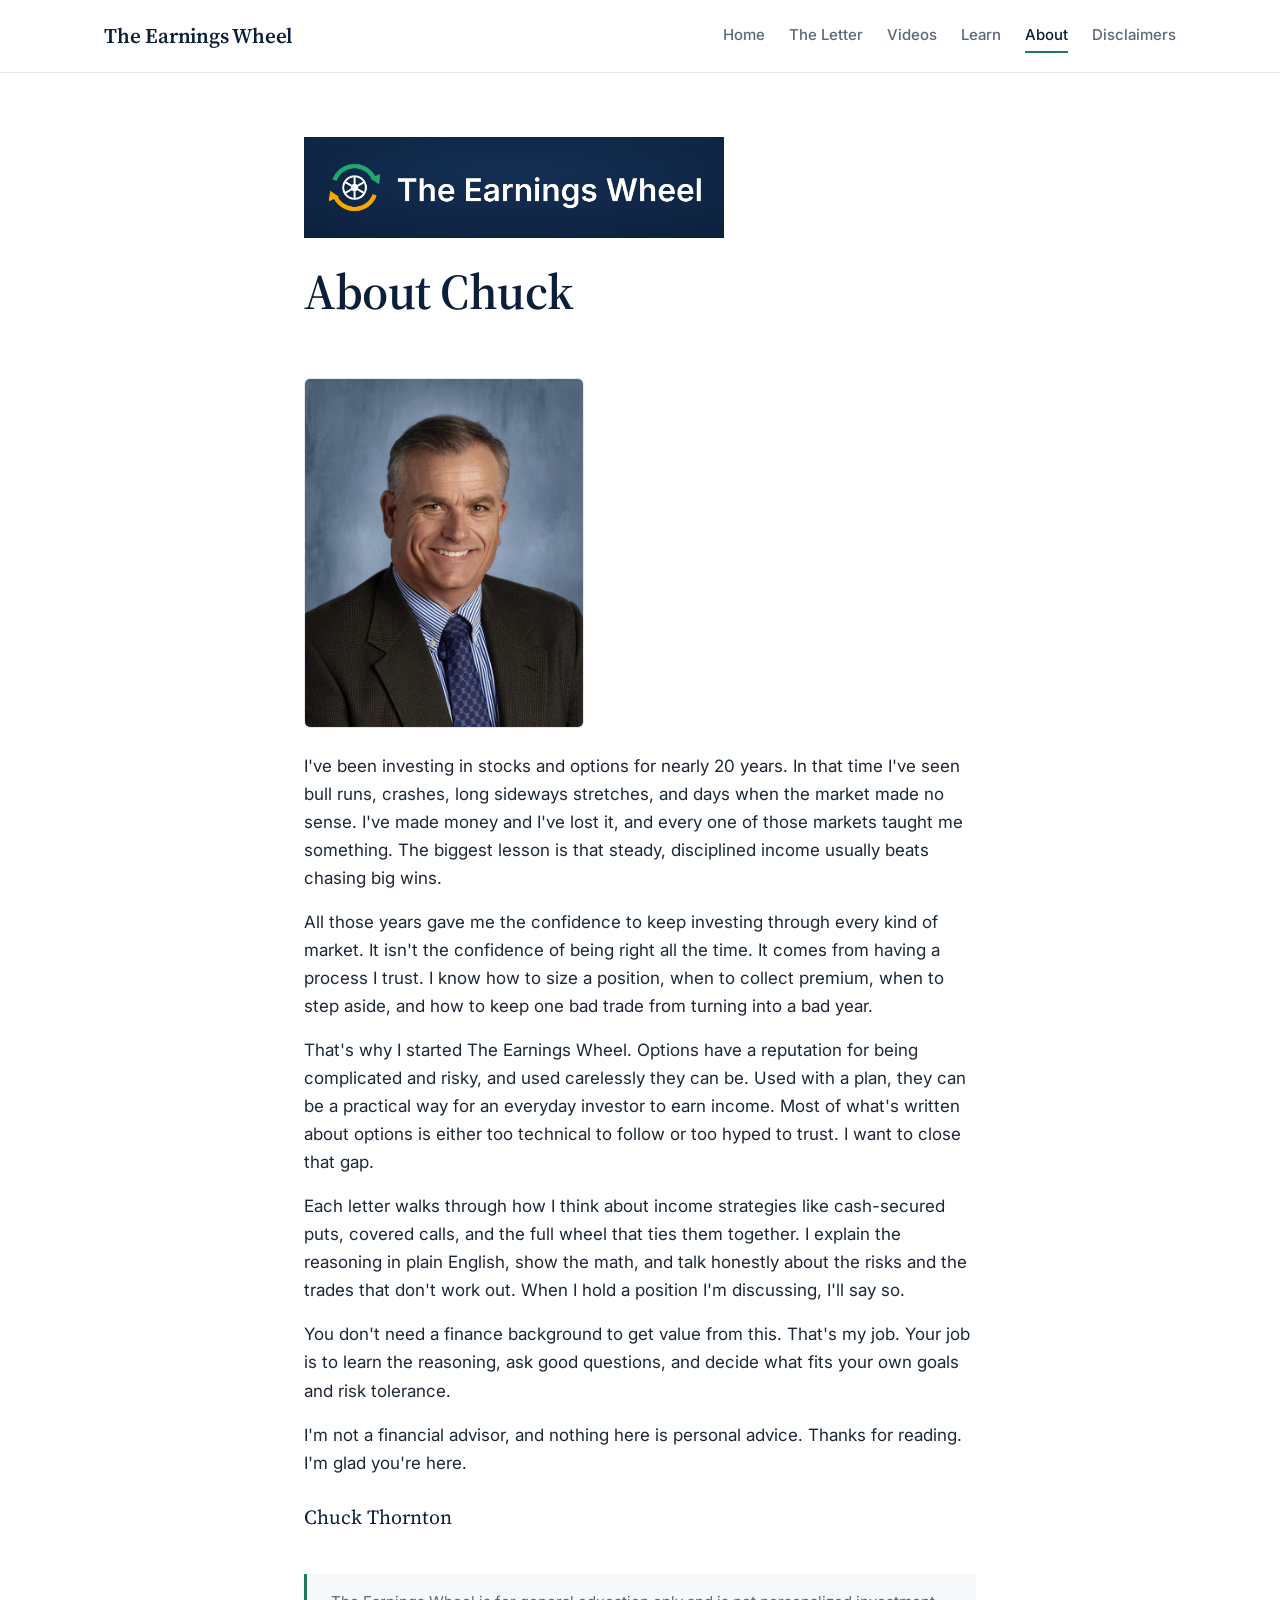
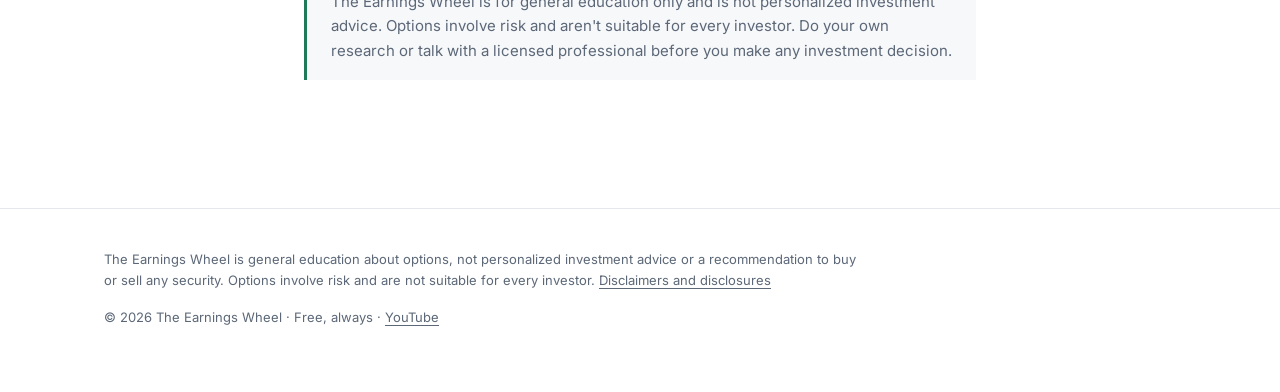
==== commit 1989f957: "About: add Chuck's headshot under the heading" ====
--- a/about.html
+++ b/about.html
@@ -5,6 +5,11 @@
 <meta name="viewport" content="width=device-width, initial-scale=1">
 <title>The Earnings Wheel | About Chuck</title>
 <meta name="description" content="About Chuck Thornton, who has invested in stocks and options for nearly 20 years and writes The Earnings Wheel.">
+<meta property="og:title" content="The Earnings Wheel | About Chuck">
+<meta property="og:description" content="About Chuck Thornton, who has invested in stocks and options for nearly 20 years and writes The Earnings Wheel.">
+<meta property="og:url" content="https://earningswheel.com/about.html">
+<meta property="og:image" content="https://earningswheel.com/images/og/about_1200x630.png">
+<meta name="twitter:card" content="summary_large_image">
 <link rel="icon" href="data:image/svg+xml,%3Csvg xmlns='http://www.w3.org/2000/svg' viewBox='0 0 64 64'%3E%3Crect width='64' height='64' rx='12' fill='%230b1f3a'/%3E%3Ccircle cx='32' cy='32' r='15' fill='none' stroke='%23ffffff' stroke-width='5'/%3E%3Ccircle cx='32' cy='32' r='4' fill='%231f7a5a'/%3E%3C/svg%3E">
 <link rel="preconnect" href="https://fonts.googleapis.com">
 <link rel="preconnect" href="https://fonts.gstatic.com" crossorigin>
@@ -27,6 +32,7 @@
 </section>
 <section class="section">
   <div class="container prose">
+    <img class="about-photo" src="images/chuck-thornton.jpg" width="640" height="800" alt="Chuck Thornton">
     <p>I've been investing in stocks and options for nearly 20 years. In that time I've seen bull runs, crashes, long sideways stretches, and days when the market made no sense. I've made money and I've lost it, and every one of those markets taught me something. The biggest lesson is that steady, disciplined income usually beats chasing big wins.</p>
     <p>All those years gave me the confidence to keep investing through every kind of market. It isn't the confidence of being right all the time. It comes from having a process I trust. I know how to size a position, when to collect premium, when to step aside, and how to keep one bad trade from turning into a bad year.</p>
     <p>That's why I started The Earnings Wheel. Options have a reputation for being complicated and risky, and used carelessly they can be. Used with a plan, they can be a practical way for an everyday investor to earn income. Most of what's written about options is either too technical to follow or too hyped to trust. I want to close that gap.</p>
--- a/styles.css
+++ b/styles.css
@@ -53,6 +53,8 @@
 .page-head{padding:var(--s5) 0 0}
 .page-head .lede{margin-bottom:0}
 .page-head + .section{padding-top:var(--s4)}
+.about-photo{display:block;width:280px;max-width:100%;height:auto;margin:0 0 var(--s3);border-radius:6px;border:1px solid var(--line)}
+@media (max-width:600px){.about-photo{width:200px}}
 .prose h2{margin-top:var(--s4)}
 .prose h2:first-child{margin-top:0}
 
@@ -111,3 +113,6 @@
   .letter-table{font-size:14px;min-width:24rem}
   .letter-table th,.letter-table td{padding:6px 8px}
 }
+
+/* watch-on-youtube links under video embeds */
+.watch-yt{margin:var(--s1) 0 0;font-size:15px;font-weight:600}
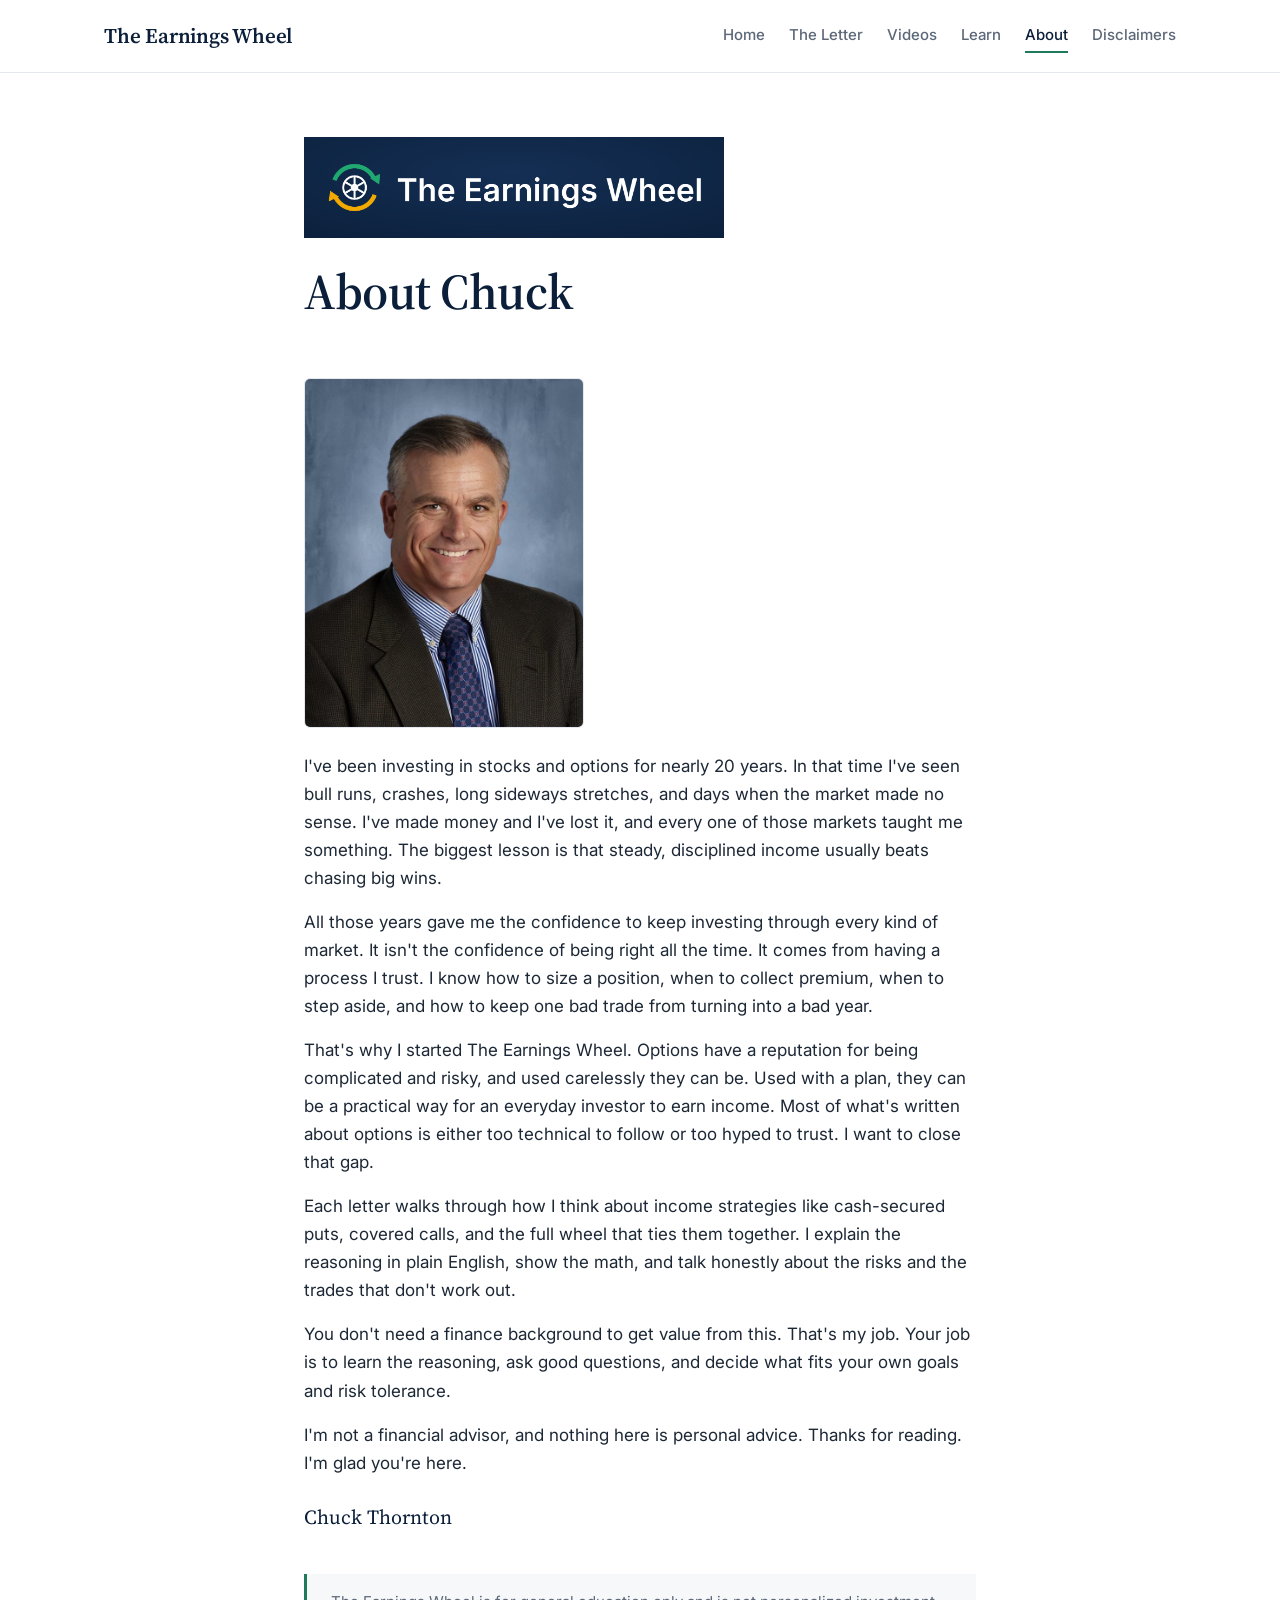
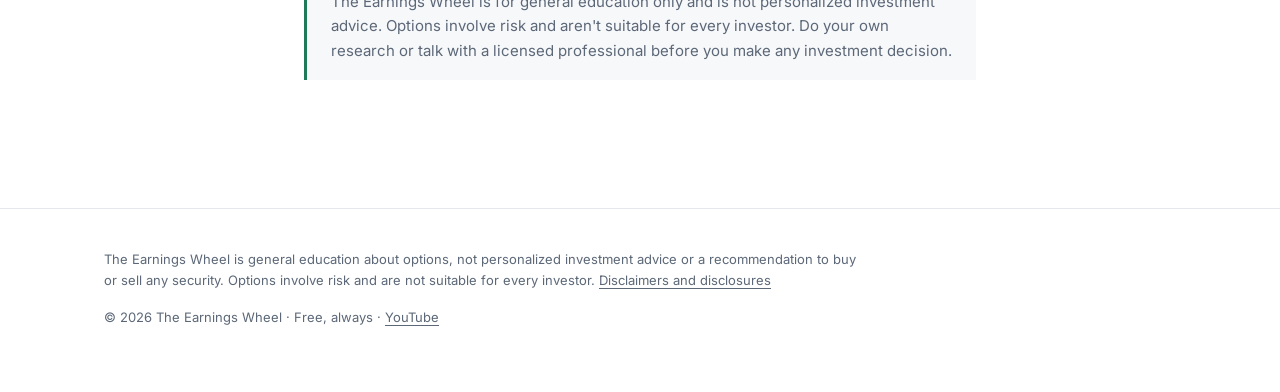
==== commit 060324ae: "Site: dated letter pages, email line, holdings promise removed, all 12 lessons line" ====
--- a/about.html
+++ b/about.html
@@ -36,7 +36,7 @@
     <p>I've been investing in stocks and options for nearly 20 years. In that time I've seen bull runs, crashes, long sideways stretches, and days when the market made no sense. I've made money and I've lost it, and every one of those markets taught me something. The biggest lesson is that steady, disciplined income usually beats chasing big wins.</p>
     <p>All those years gave me the confidence to keep investing through every kind of market. It isn't the confidence of being right all the time. It comes from having a process I trust. I know how to size a position, when to collect premium, when to step aside, and how to keep one bad trade from turning into a bad year.</p>
     <p>That's why I started The Earnings Wheel. Options have a reputation for being complicated and risky, and used carelessly they can be. Used with a plan, they can be a practical way for an everyday investor to earn income. Most of what's written about options is either too technical to follow or too hyped to trust. I want to close that gap.</p>
-    <p>Each letter walks through how I think about income strategies like cash-secured puts, covered calls, and the full wheel that ties them together. I explain the reasoning in plain English, show the math, and talk honestly about the risks and the trades that don't work out. When I hold a position I'm discussing, I'll say so.</p>
+    <p>Each letter walks through how I think about income strategies like cash-secured puts, covered calls, and the full wheel that ties them together. I explain the reasoning in plain English, show the math, and talk honestly about the risks and the trades that don't work out.</p>
     <p>You don't need a finance background to get value from this. That's my job. Your job is to learn the reasoning, ask good questions, and decide what fits your own goals and risk tolerance.</p>
     <p>I'm not a financial advisor, and nothing here is personal advice. Thanks for reading. I'm glad you're here.</p>
     <p class="signature">Chuck Thornton</p>
@@ -51,5 +51,6 @@
     <p class="footer-meta">&copy; 2026 The Earnings Wheel &middot; Free, always &middot; <a href="https://www.youtube.com/@EarningsWheel" target="_blank" rel="noopener">YouTube</a></p>
   </div>
 </footer>
+
 </body>
 </html>
--- a/styles.css
+++ b/styles.css
@@ -105,14 +105,113 @@
 .letter-table{width:100%;border-collapse:collapse;font-size:15px;margin:0;min-width:28rem}
 .letter-table th,.letter-table td{border:1px solid var(--line);padding:8px 10px;text-align:left;vertical-align:top}
 .letter-table th{background:var(--tint);font-weight:600;color:var(--navy)}
-.letter-table .num{text-align:right;white-space:nowrap;font-variant-numeric:tabular-nums}
+.letter-table th.num{text-align:right;font-variant-numeric:tabular-nums}
+.letter-table td.num{text-align:right;white-space:nowrap;font-variant-numeric:tabular-nums}
 .letter-issue hr{border:0;border-top:1px solid var(--line);margin:var(--s4) 0}
 .letter-issue .callout{margin:var(--s3) 0}
 .letter-issue .callout p:last-child{margin-bottom:0}
-@media (max-width:520px){
-  .letter-table{font-size:14px;min-width:24rem}
-  .letter-table th,.letter-table td{padding:6px 8px}
+.letter-issue ul{margin:0 0 var(--s3);padding-left:1.25rem}
+.letter-issue li{margin:0 0 .35em}
+.letter-issue li:last-child{margin-bottom:0}
+.letter-archive-title{font-size:clamp(28px,4vw,40px);margin:0 0 var(--s2)}
+@media (max-width:520px){
+  .letter-table{font-size:13px;min-width:0;width:100%}
+  .letter-table th,.letter-table td{padding:6px 6px}
 }
 
 /* watch-on-youtube links under video embeds */
 .watch-yt{margin:var(--s1) 0 0;font-size:15px;font-weight:600}
+
+/* Following One Covered Call on Videos — modest portrait embed */
+.video-portrait{aspect-ratio:9/16;max-width:320px;margin:var(--s3) 0 var(--s2)}
+.follow-list h3{font-size:22px;margin:var(--s2) 0 4px}
+.follow-list article + article{margin-top:var(--s4)}
+
+.follow-videos{display:grid;grid-template-columns:1fr 1fr;gap:var(--s4);margin-top:var(--s3);align-items:start}
+.follow-videos .video-portrait{margin-top:0;max-width:100%}
+@media (max-width:600px){
+  .follow-videos{grid-template-columns:1fr}
+  .follow-videos .video-portrait{max-width:320px}
+}
+
+/* Home: Substack signup for the weekly letter */
+.subscribe{margin-top:var(--s3)}
+.substack-embed{display:block;width:100%;max-width:480px;height:320px;border:1px solid var(--line);border-radius:6px;background:#fff}
+.subscribe .note{margin-top:var(--s1)}
+
+/* Home: latest podcast episode */
+.podcast-card{padding:var(--s4);background:var(--tint);border:1px solid var(--line);border-radius:6px;overflow:hidden}
+.podcast-card h2{margin-top:0;margin-bottom:10px}
+.podcast-card .podcast-dek{margin:0 0 var(--s3)}
+/* Wide card: Substack uses a tall layout, so the iframe is taller than the
+   visible window and pinned to the bottom so the control row is fully visible
+   with padding, without the empty hero above or the Subscribe row below. */
+.podcast-player{width:100%;height:256px;border-radius:6px;overflow:hidden;background:var(--navy);position:relative}
+.podcast-player iframe{display:block;width:100%;height:456px;border:0;background:var(--navy);position:absolute;left:0;bottom:0}
+.podcast-actions{margin:var(--s3) 0 0}
+/* Narrower than Substack's tall layout (~600px player width) */
+@media (max-width:727px){
+  .podcast-player{height:336px}
+  .podcast-player iframe{position:static;height:336px}
+}
+@media (max-width:520px){
+  .podcast-card{padding:20px}
+  .podcast-player{container-type:inline-size;height:auto;aspect-ratio:350/204;position:relative}
+  .podcast-player iframe{position:absolute;left:0;top:0;bottom:auto;width:350px;max-width:none;height:204px;transform-origin:0 0;transform:scale(calc(100cqi / 350px))}
+}
+
+/* Covered Call Starter Checklist */
+.checklist{list-style:none;margin:0;padding:0}
+.checklist li{margin:0;padding:0;border-bottom:1px solid var(--line)}
+.checklist li:last-child{border-bottom:0}
+.check-item{display:flex;gap:14px;align-items:flex-start;padding:18px 0;cursor:pointer}
+.check-item input{
+  position:absolute;width:1px;height:1px;padding:0;margin:-1px;overflow:hidden;clip:rect(0,0,0,0);white-space:nowrap;border:0
+}
+.tick{
+  flex:0 0 auto;width:22px;height:22px;margin-top:5px;border:2px solid var(--navy);border-radius:3px;background:#fff;
+  position:relative;print-color-adjust:exact;-webkit-print-color-adjust:exact
+}
+.check-item input:checked + .tick{background:var(--accent);border-color:var(--accent)}
+.check-item input:checked + .tick::after{
+  content:"";position:absolute;left:6px;top:1px;width:6px;height:11px;border:solid #fff;border-width:0 2px 2px 0;transform:rotate(45deg)
+}
+.check-item input:focus-visible + .tick{outline:2px solid var(--accent);outline-offset:2px}
+.check-text{min-width:0;flex:1}
+.check-text strong{display:block;font-family:var(--serif);font-weight:600;font-size:20px;color:var(--navy);line-height:1.3;margin:0 0 6px}
+.check-text .check-body{display:block;margin:0;color:var(--ink)}
+.checklist-promo{padding:var(--s4);background:var(--tint);border:1px solid var(--line);border-radius:6px}
+.checklist-promo h2{margin-top:0;margin-bottom:10px}
+.checklist-promo p:last-of-type{margin-bottom:0}
+.checklist-promo .actions{margin-top:var(--s3)}
+@media (max-width:520px){
+  .checklist-promo{padding:20px}
+  .check-text strong{font-size:18px}
+}
+
+@media print{
+  .site-header,.page-masthead,.actions,.subscribe,.subscribe-section,.site-footer .footer-meta{display:none !important}
+  .site-footer{margin-top:var(--s3);padding:var(--s3) 0 0;border-top:1px solid #ccc}
+  .page-head,.section,.hero{padding:0 !important}
+  .page-head + .section{padding-top:var(--s2) !important}
+  .page-head .lede{margin-bottom:var(--s2)}
+  a{color:inherit;text-decoration:none}
+  .check-item{padding:12px 0;cursor:default;break-inside:avoid;page-break-inside:avoid}
+  .tick{border-color:#000;background:#fff}
+  .check-item input:checked + .tick{background:#000;border-color:#000}
+  .callout{break-inside:avoid;background:#fff;border-left-color:#000;color:#000}
+  @page{margin:.6in}
+}
+.video-soon{display:flex;align-items:center;justify-content:center;text-align:center;color:#fff}
+.video-soon img,.video-poster img{position:absolute;inset:0;width:100%;height:100%;object-fit:cover;display:block}
+.soon-overlay{position:relative;display:flex;flex-direction:column;gap:6px}
+.video-soon.has-thumb .soon-overlay{position:absolute;right:12px;top:12px;gap:0;background:rgba(11,31,58,.88);padding:6px 12px;border-radius:3px;text-align:left}
+.video-soon.has-thumb .soon-label{font-size:15px}
+.video-soon.has-thumb .soon-ep{display:none}
+.soon-label{font-family:var(--serif);font-size:24px;font-weight:600;letter-spacing:.01em}
+.soon-ep{font-size:14px;color:#c9d3e0;text-transform:uppercase;letter-spacing:.08em}
+.lesson-summary{font-size:15px;margin:6px 0 0}
+.poster-btn{position:absolute;inset:0;width:100%;height:100%;padding:0;border:0;background:none;cursor:pointer}
+.play-icon{position:absolute;right:14px;top:14px;width:68px;height:48px;background:rgba(11,31,58,.85);border-radius:12px}
+.play-icon::after{content:"";position:absolute;left:27px;top:14px;border-style:solid;border-width:10px 0 10px 17px;border-color:transparent transparent transparent #fff}
+.poster-btn:hover .play-icon{background:#1f7a5a}
